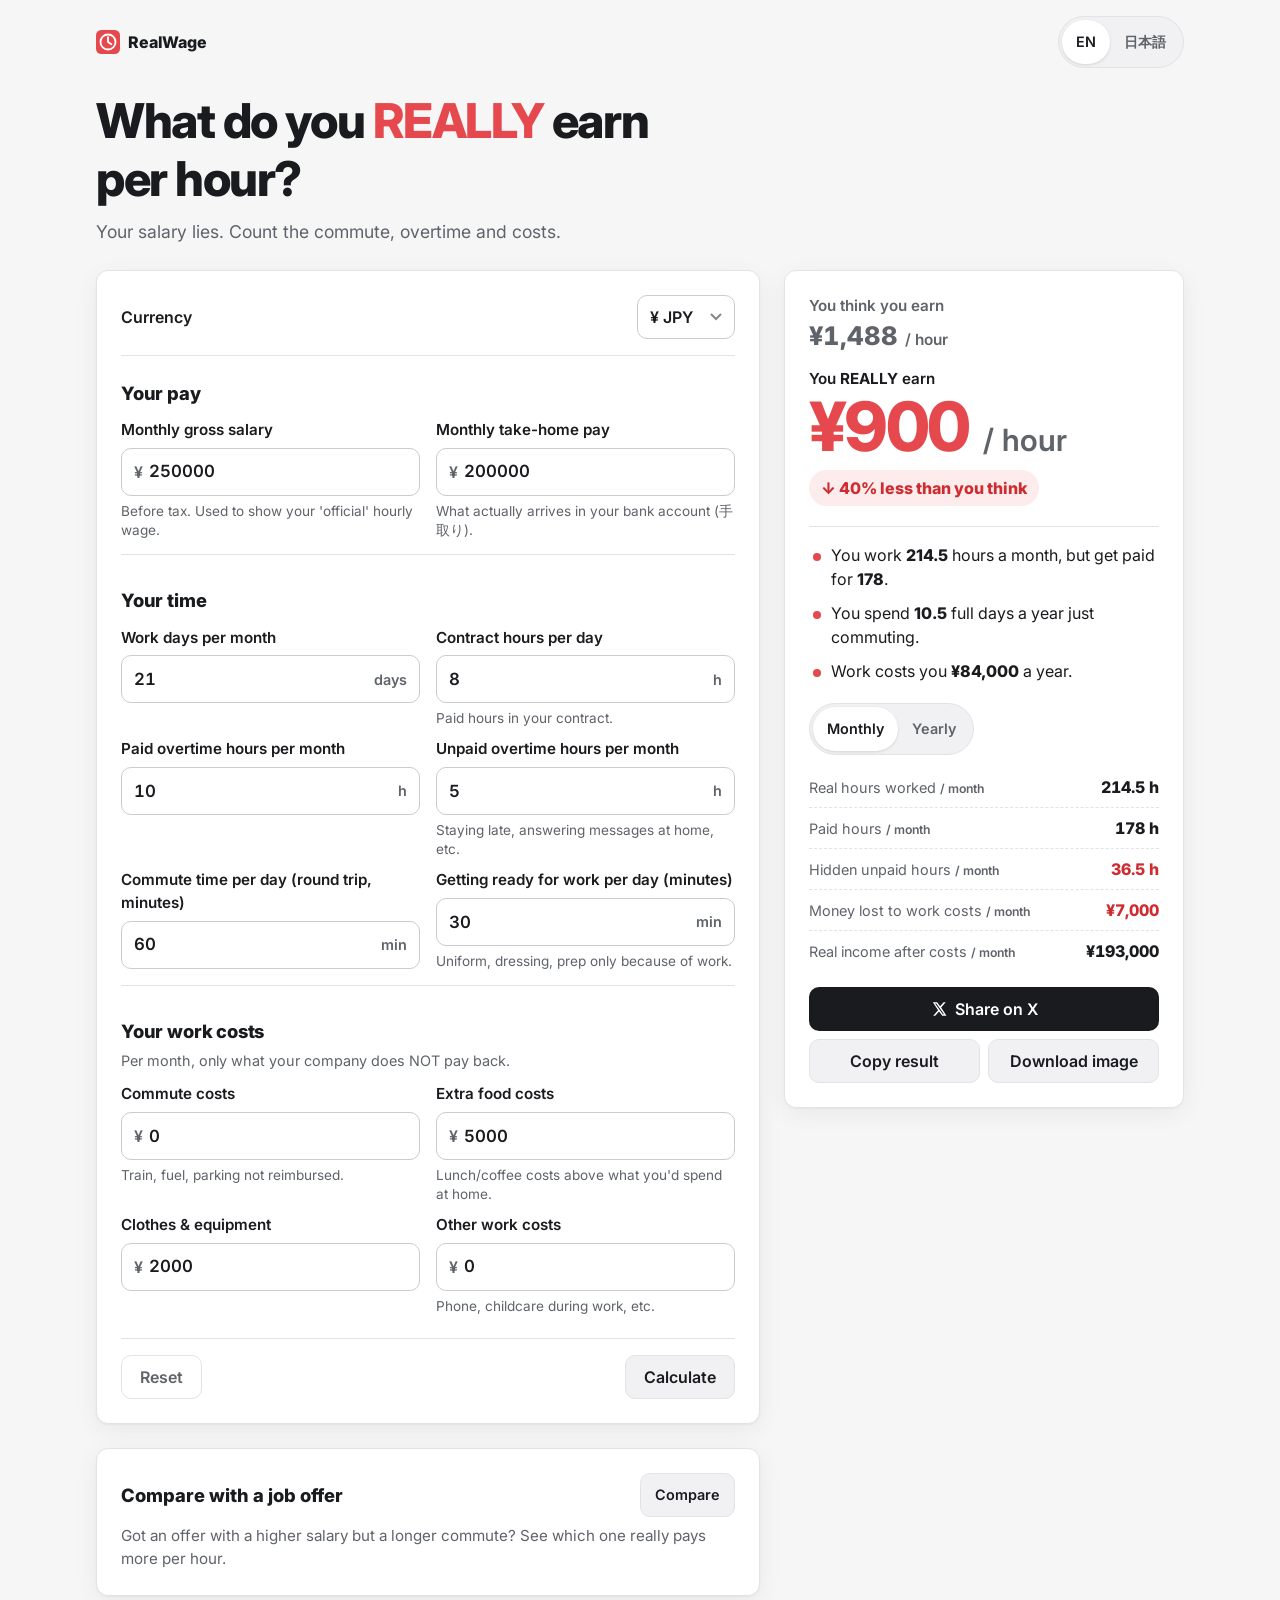
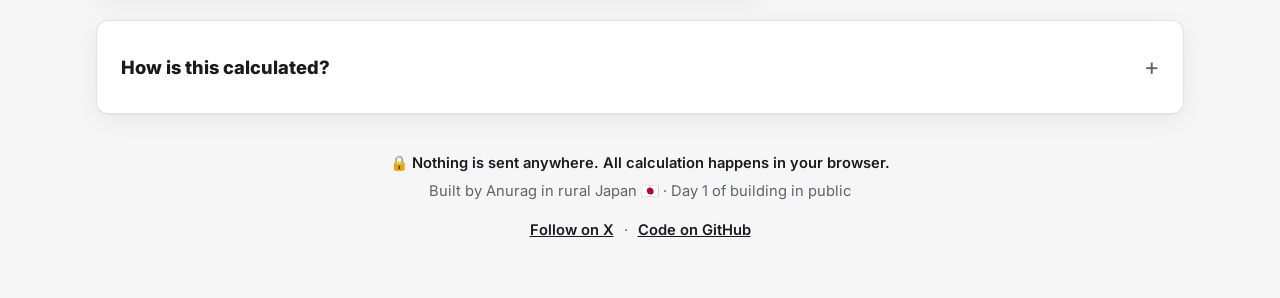
==== index.html @ b76d5c65 "Day 1: Real Hourly Wage Calculator" ====
<!doctype html>
<html lang="en">
<head>
  <meta charset="utf-8">
  <meta name="viewport" content="width=device-width, initial-scale=1, viewport-fit=cover">
  <title>Real Hourly Wage Calculator</title>
  <meta name="description" content="Find out what you really earn per hour after commute, overtime and work costs.">
  <meta name="color-scheme" content="light dark">
  <meta name="theme-color" content="#ffffff" media="(prefers-color-scheme: light)">
  <meta name="theme-color" content="#111113" media="(prefers-color-scheme: dark)">
  <link rel="canonical" href="https://anuragsinghok.github.io/real-hourly-wage-calculator/">

  <!-- Open Graph / X (Twitter) -->
  <meta property="og:type" content="website">
  <meta property="og:site_name" content="RealWage">
  <meta property="og:title" content="What do you REALLY earn per hour?">
  <meta property="og:description" content="Your salary lies. Count the commute, overtime and costs.">
  <meta property="og:image" content="https://anuragsinghok.github.io/real-hourly-wage-calculator/og-image.png">
  <meta property="og:image:width" content="1200">
  <meta property="og:image:height" content="630">
  <meta property="og:image:alt" content="What do you REALLY earn per hour? Real Hourly Wage Calculator">
  <meta property="og:url" content="https://anuragsinghok.github.io/real-hourly-wage-calculator/">
  <meta name="twitter:card" content="summary_large_image">
  <meta name="twitter:site" content="@anurag_pov">
  <meta name="twitter:creator" content="@anurag_pov">
  <meta name="twitter:title" content="What do you REALLY earn per hour?">
  <meta name="twitter:description" content="Your salary lies. Count the commute, overtime and costs.">
  <meta name="twitter:image" content="https://anuragsinghok.github.io/real-hourly-wage-calculator/og-image.png">

  <link rel="icon" href="favicon.svg" type="image/svg+xml">
  <link rel="preconnect" href="https://fonts.googleapis.com">
  <link rel="preconnect" href="https://fonts.gstatic.com" crossorigin>
  <link href="https://fonts.googleapis.com/css2?family=Inter:wght@400;600;800&display=swap" rel="stylesheet">
  <link rel="stylesheet" href="style.css">

  <!-- Optional analytics (free, no cookies). Create a site at https://www.goatcounter.com,
       replace YOUR-CODE below, then uncomment:
  <script data-goatcounter="https://YOUR-CODE.goatcounter.com/count" async src="//gc.zgo.at/count.js"></script>
  -->
</head>
<body>
  <a class="skip-link" href="#calculator" data-i18n="skip">Skip to calculator</a>

  <header class="site-header">
    <div class="topbar">
      <span class="brand" aria-hidden="true">
        <img src="favicon.svg" alt="" width="24" height="24"> RealWage
      </span>
      <div class="lang-toggle" role="group" aria-label="Language / 言語">
        <button type="button" class="seg" data-lang="en" aria-pressed="true">EN</button>
        <button type="button" class="seg" data-lang="ja" aria-pressed="false" lang="ja">日本語</button>
      </div>
    </div>
    <h1 data-i18n="title">What do you <span class="accent">REALLY</span> earn per hour?</h1>
    <p class="subtitle" data-i18n="subtitle">Your salary lies. Count the commute, overtime and costs.</p>
  </header>

  <main id="calculator" class="layout">
    <form id="wage-form" class="card form-card" novalidate autocomplete="off">
      <div class="form-top">
        <label for="currency" class="currency-label" data-i18n="currency">Currency</label>
        <select id="currency" name="currency">
          <option value="JPY">¥ JPY</option>
          <option value="USD">$ USD</option>
          <option value="INR">₹ INR</option>
          <option value="EUR">€ EUR</option>
          <option value="GBP">£ GBP</option>
        </select>
      </div>
      <!-- Field sections are rendered by app.js from one schema (keeps EN/JA and the offer form in sync) -->
      <div id="main-fields"></div>
      <noscript><p class="notice">This calculator needs JavaScript to run. Nothing is sent anywhere; everything happens in your browser.</p></noscript>
      <div class="form-actions">
        <button type="button" id="reset-btn" class="btn btn-ghost" data-i18n="reset">Reset</button>
        <button type="submit" class="btn btn-secondary" data-i18n="calculate">Calculate</button>
      </div>
    </form>

    <div class="col-result">
      <section id="result-card" class="card result-card" aria-labelledby="result-heading">
        <h2 id="result-heading" class="visually-hidden" data-i18n="resultHeading">Your result</h2>

        <div id="result-message" class="notice" role="status" hidden></div>

        <div id="result-body">
          <div class="row-think">
            <span class="label" data-i18n="thinkLabel">You think you earn</span>
            <span class="value-think"><span id="advertised">¥1,488</span> <span class="per" data-i18n="perHour">/ hour</span></span>
          </div>
          <div class="row-real">
            <span class="label label-real" data-i18n-html="realLabel">You <strong>REALLY</strong> earn</span>
            <span class="value-real"><span id="real">¥900</span> <span class="per" data-i18n="perHour">/ hour</span></span>
          </div>
          <p id="diff" class="diff">↓ 40% less than you think</p>

          <ul class="facts">
            <li id="fact-hours">You work 214.5 hours a month, but get paid for 178.</li>
            <li id="fact-commute">You spend 10.5 full days a year just commuting.</li>
            <li id="fact-costs">Work costs you ¥84,000 a year.</li>
          </ul>

          <div class="period-toggle" role="group" aria-label="Period">
            <button type="button" class="seg" data-period="month" aria-pressed="true" data-i18n="monthly">Monthly</button>
            <button type="button" class="seg" data-period="year" aria-pressed="false" data-i18n="yearly">Yearly</button>
          </div>
          <dl class="stats" id="stats"></dl>

          <p id="result-warning" class="warning" hidden></p>
        </div>

        <div class="share-row">
          <button type="button" id="share-x" class="btn btn-primary">
            <svg aria-hidden="true" viewBox="0 0 24 24" width="16" height="16"><path fill="currentColor" d="M18.9 2H22l-6.8 7.8L23.2 22h-6.3l-4.9-6.4L6.4 22H3.3l7.3-8.3L2.8 2h6.4l4.4 5.9L18.9 2zm-1.1 18h1.7L7.9 3.9H6.1L17.8 20z"/></svg>
            <span data-i18n="shareX">Share on X</span>
          </button>
          <button type="button" id="copy-btn" class="btn btn-secondary" data-i18n="copy">Copy result</button>
          <button type="button" id="download-btn" class="btn btn-secondary" data-i18n="download">Download image</button>
        </div>
        <p id="copy-status" class="visually-hidden" role="status" aria-live="polite"></p>
      </section>
    </div>

    <!-- Compare with a job offer -->
    <section class="card compare-card" aria-labelledby="compare-heading">
      <div class="compare-head">
        <h2 id="compare-heading" data-i18n="compareTitle">Compare with a job offer</h2>
        <button type="button" id="compare-toggle" class="btn btn-secondary btn-sm" aria-expanded="false" aria-controls="compare-body" data-i18n="compareOpen">Compare</button>
      </div>
      <p class="muted" data-i18n="compareIntro">Got an offer with a higher salary but a longer commute? See which one really pays more per hour.</p>
      <div id="compare-body" hidden>
        <form id="offer-form" novalidate autocomplete="off">
          <div class="compare-copy">
            <button type="button" id="offer-copy" class="btn btn-ghost btn-sm" data-i18n="offerCopy">Copy my current numbers</button>
          </div>
          <div id="offer-fields"></div>
        </form>
        <div id="compare-result" class="compare-result" aria-live="polite"></div>
      </div>
    </section>
  </main>

  <section class="how card" aria-labelledby="how-heading">
    <details id="how">
      <summary><h2 id="how-heading" data-i18n="howTitle">How is this calculated?</h2></summary>
      <div class="how-body">
        <div data-i18n-html="howText"></div>
        <h3 data-i18n="howYours">With your numbers</h3>
        <table class="breakdown" id="breakdown"></table>
      </div>
    </details>
  </section>

  <footer class="site-footer">
    <p class="privacy">🔒 <span data-i18n="privacy">Nothing is sent anywhere. All calculation happens in your browser.</span></p>
    <p data-i18n="builtBy">Built by Anurag in rural Japan 🇯🇵 · Day 1 of building in public</p>
    <p class="links">
      <a id="x-link" href="https://x.com/anurag_pov" target="_blank" rel="noopener" data-i18n="followX">Follow on X</a>
      <span aria-hidden="true">·</span>
      <a href="https://github.com/anuragsinghok/real-hourly-wage-calculator" target="_blank" rel="noopener" data-i18n="github">Code on GitHub</a>
    </p>
  </footer>

  <!-- Mobile-only sticky bar with the real hourly wage -->
  <a href="#result-card" id="sticky-bar" class="sticky-bar" aria-hidden="true" tabindex="-1">
    <span class="sticky-label" data-i18n="stickyLabel">Your real hourly wage</span>
    <span class="sticky-value"><span id="sticky-real">¥900</span><span class="per" data-i18n="perHourShort">/h</span> <span id="sticky-diff" class="sticky-diff">↓40%</span></span>
  </a>

  <script src="app.js"></script>
</body>
</html>
---- style.css ----
/* Real Hourly Wage Calculator: light + dark via CSS variables */

:root {
  --bg: #f6f6f7;
  --surface: #ffffff;
  --surface-2: #f1f1f3;
  --text: #1a1b1e;
  --muted: #5f636a;          /* 5.9:1 on white */
  --border: #e2e3e6;
  --input-bg: #ffffff;
  --input-border: #c9cbd0;
  --accent: #E5484D;         /* the "real" number */
  --accent-text: #CE2C31;    /* darker red for small text, 4.9:1 on white */
  --accent-soft: #fdecec;
  --good: #1e7b45;
  --good-soft: #e6f6ec;
  --focus: #3b82f6;
  --shadow: 0 1px 2px rgba(16, 17, 20, .04), 0 6px 24px rgba(16, 17, 20, .06);
  --radius: 12px;
  --gutter: 16px;
  --sticky-h: 60px;
  color-scheme: light;
}

@media (prefers-color-scheme: dark) {
  :root {
    --bg: #111113;
    --surface: #1b1b1f;
    --surface-2: #232328;
    --text: #ededef;
    --muted: #a1a4ab;        /* 7:1 on surface */
    --border: #2e2e34;
    --input-bg: #151518;
    --input-border: #45454d;
    --accent: #ff6369;       /* brighter red keeps contrast on dark */
    --accent-text: #ff7b80;
    --accent-soft: #3b1618;
    --good: #4cc38a;
    --good-soft: #13291e;
    --focus: #6ea8ff;
    --shadow: 0 1px 2px rgba(0, 0, 0, .4), 0 8px 28px rgba(0, 0, 0, .35);
    color-scheme: dark;
  }
}

*, *::before, *::after { box-sizing: border-box; }

html { -webkit-text-size-adjust: 100%; scroll-behavior: smooth; }
@media (prefers-reduced-motion: reduce) { html { scroll-behavior: auto; } }

body {
  margin: 0;
  background: var(--bg);
  color: var(--text);
  font-family: Inter, "Hiragino Sans", "Noto Sans JP", system-ui, -apple-system, "Segoe UI", Roboto, sans-serif;
  font-weight: 400;
  font-size: 16px;
  line-height: 1.5;
  overflow-x: hidden;
}

h1, h2, h3 { line-height: 1.2; margin: 0; }
a { color: inherit; }
button, input, select { font: inherit; color: inherit; }

.visually-hidden {
  position: absolute !important;
  width: 1px; height: 1px;
  padding: 0; margin: -1px;
  overflow: hidden; clip: rect(0 0 0 0);
  white-space: nowrap; border: 0;
}

.skip-link {
  position: absolute; left: 8px; top: -60px;
  background: var(--text); color: var(--bg);
  padding: 0 14px; min-height: 44px; display: inline-flex; align-items: center;
  border-radius: 8px; z-index: 100;
  text-decoration: none; font-weight: 600;
}
.skip-link:focus { top: 8px; }

:focus-visible { outline: 3px solid var(--focus); outline-offset: 2px; }

.muted { color: var(--muted); }
.accent { color: var(--accent); }

/* ---------- Header ---------- */
.site-header {
  max-width: 1120px;
  margin: 0 auto;
  padding: 16px var(--gutter) 8px;
}
.topbar {
  display: flex; align-items: center; justify-content: space-between;
  gap: 12px; margin-bottom: 24px;
}
.brand { display: inline-flex; align-items: center; gap: 8px; font-weight: 800; letter-spacing: -.01em; }
.site-header h1 {
  font-size: clamp(1.9rem, 6vw, 3rem);
  font-weight: 800;
  letter-spacing: -.03em;
  max-width: 18ch;
}
:lang(ja) .site-header h1 { letter-spacing: -.01em; max-width: none; }
.subtitle { margin: 12px 0 0; color: var(--muted); font-size: 1.1rem; }

/* segmented toggles (language, period) */
.lang-toggle, .period-toggle {
  display: inline-flex;
  background: var(--surface-2);
  border: 1px solid var(--border);
  border-radius: 999px;
  padding: 3px;
}
.seg {
  border: 0; background: transparent; cursor: pointer;
  min-height: 44px; min-width: 44px;
  padding: 0 14px; border-radius: 999px;
  font-weight: 600; font-size: .9rem; color: var(--muted);
}
.seg[aria-pressed="true"] { background: var(--surface); color: var(--text); box-shadow: 0 1px 3px rgba(0,0,0,.12); }

/* ---------- Layout ---------- */
.layout {
  max-width: 1120px;
  margin: 0 auto;
  padding: 16px var(--gutter);
  display: grid;
  grid-template-columns: minmax(0, 1fr);
  gap: 16px;
}
.layout > * { min-width: 0; }

/* Mobile order: form, result, compare. Desktop: form + compare left, sticky result right. */
@media (min-width: 768px) {
  .layout {
    grid-template-columns: minmax(0, 1fr) minmax(300px, 400px);
    grid-template-areas: "form result" "compare result";
    align-items: start;
    gap: 24px;
  }
  .form-card { grid-area: form; }
  .compare-card { grid-area: compare; }
  .col-result { grid-area: result; position: sticky; top: 16px; }
}

.card {
  background: var(--surface);
  border: 1px solid var(--border);
  border-radius: var(--radius);
  box-shadow: var(--shadow);
  padding: 20px;
}
@media (min-width: 768px) { .card { padding: 24px; } }

/* ---------- Form ---------- */
.form-top {
  display: flex; align-items: center; justify-content: space-between; gap: 12px;
  padding-bottom: 16px; margin-bottom: 8px; border-bottom: 1px solid var(--border);
}
.currency-label { font-weight: 600; }
select {
  min-height: 44px;
  padding: 0 36px 0 12px;
  border: 1px solid var(--input-border);
  border-radius: 10px;
  background: var(--input-bg) url("data:image/svg+xml,%3Csvg xmlns='http://www.w3.org/2000/svg' width='12' height='8' viewBox='0 0 12 8'%3E%3Cpath fill='none' stroke='%23888' stroke-width='2' d='M1 1l5 5 5-5'/%3E%3C/svg%3E") no-repeat right 12px center;
  appearance: none; -webkit-appearance: none;
  font-weight: 600; cursor: pointer;
}

.section { border: 0; padding: 0; margin: 0; min-width: 0; }
.section + .section { margin-top: 8px; padding-top: 16px; border-top: 1px solid var(--border); }
.section legend {
  padding: 16px 0 4px; font-weight: 800; font-size: 1.15rem; letter-spacing: -.01em;
  float: left; width: 100%;
}
.section legend + * { clear: both; }
.section-note { margin: 0 0 4px; color: var(--muted); font-size: .9rem; }

.fields {
  display: grid;
  grid-template-columns: minmax(0, 1fr);
  gap: 4px 16px;
  padding-top: 8px;
}
@media (min-width: 560px) { .fields { grid-template-columns: repeat(2, minmax(0, 1fr)); } }

.field { display: flex; flex-direction: column; gap: 6px; min-width: 0; padding-bottom: 6px; }
.field label { font-weight: 600; font-size: .95rem; }
.help { margin: 0; color: var(--muted); font-size: .85rem; line-height: 1.4; }
.error { margin: 0; color: var(--accent-text); font-size: .85rem; font-weight: 600; min-height: 0; }
.error:empty { display: none; }

.input-wrap {
  display: flex; align-items: center;
  background: var(--input-bg);
  border: 1px solid var(--input-border);
  border-radius: 10px;
  min-height: 48px;
  transition: border-color .15s, box-shadow .15s;
  order: 1;
}
.field label { order: 0; }
.field .input-wrap { order: 1; }
.field .error { order: 2; }
.field .help { order: 3; }

.input-wrap:focus-within { border-color: var(--focus); box-shadow: 0 0 0 3px color-mix(in srgb, var(--focus) 25%, transparent); }
.input-wrap:has(input[aria-invalid="true"]) { border-color: var(--accent-text); }
.input-wrap input {
  flex: 1; min-width: 0; width: 100%;
  border: 0; background: transparent; outline: none;
  padding: 10px 12px;
  font-size: 1.05rem; font-weight: 600;
  font-variant-numeric: tabular-nums;
  -moz-appearance: textfield;
}
.input-wrap input::-webkit-outer-spin-button,
.input-wrap input::-webkit-inner-spin-button { -webkit-appearance: none; margin: 0; }
.prefix, .suffix { color: var(--muted); font-weight: 600; user-select: none; white-space: nowrap; }
.prefix { padding-left: 12px; margin-right: -6px; }
.suffix { padding-right: 12px; font-size: .9rem; }

.form-actions { display: flex; justify-content: space-between; gap: 12px; margin-top: 16px; padding-top: 16px; border-top: 1px solid var(--border); }

/* ---------- Buttons ---------- */
.btn {
  display: inline-flex; align-items: center; justify-content: center; gap: 8px;
  min-height: 44px; padding: 0 18px;
  border-radius: 10px; border: 1px solid transparent;
  font-weight: 600; cursor: pointer; text-decoration: none;
  transition: background-color .15s, border-color .15s, transform .05s;
}
.btn:active { transform: translateY(1px); }
.btn:disabled { opacity: .5; cursor: not-allowed; }
.btn-primary { background: var(--text); color: var(--surface); }
.btn-primary:hover:not(:disabled) { opacity: .9; }
.btn-secondary { background: var(--surface-2); border-color: var(--border); }
.btn-secondary:hover:not(:disabled) { border-color: var(--input-border); }
.btn-ghost { background: transparent; border-color: var(--border); color: var(--muted); }
.btn-ghost:hover { color: var(--text); border-color: var(--input-border); }
.btn-sm { min-height: 44px; padding: 0 14px; font-size: .9rem; }
.btn.is-done { background: var(--good-soft); color: var(--good); border-color: transparent; }

/* ---------- Result card ---------- */
.result-card { display: flex; flex-direction: column; gap: 16px; }
.result-card .label { display: block; color: var(--muted); font-weight: 600; font-size: .95rem; }
.value-think { font-size: 1.6rem; font-weight: 800; color: var(--muted); font-variant-numeric: tabular-nums; }
.row-real { margin-top: 12px; }
.label-real { color: var(--text) !important; }
.value-real {
  display: block;
  font-size: clamp(3rem, 14vw, 4.25rem);
  font-weight: 800; letter-spacing: -.04em; line-height: 1.05;
  color: var(--accent); font-variant-numeric: tabular-nums;
  overflow-wrap: anywhere;
}
.per { font-size: .45em; font-weight: 600; color: var(--muted); letter-spacing: 0; }
.value-think .per { font-size: .6em; }
.diff {
  display: inline-block; margin: 8px 0 0;
  padding: 6px 12px; border-radius: 999px;
  font-weight: 800; font-size: 1rem;
}
.diff.is-less { background: var(--accent-soft); color: var(--accent-text); }
.diff.is-more { background: var(--good-soft); color: var(--good); }
.diff.is-same { background: var(--surface-2); color: var(--muted); }

.facts { list-style: none; margin: 20px 0 0; padding: 16px 0 0; border-top: 1px solid var(--border); display: grid; gap: 10px; }
.facts li { padding-left: 22px; position: relative; }
.facts li::before { content: ""; position: absolute; left: 4px; top: .6em; width: 8px; height: 8px; border-radius: 50%; background: var(--accent); }
.facts b { font-weight: 800; }

.period-toggle { margin-top: 20px; }
.stats { margin: 12px 0 0; display: grid; gap: 0; }
.stat { display: flex; justify-content: space-between; align-items: baseline; gap: 12px; padding: 8px 0; border-bottom: 1px dashed var(--border); }
.stat:last-child { border-bottom: 0; }
.stat dt { color: var(--muted); font-size: .9rem; }
.stat dt .per { font-size: .85em; }
.stat dd { margin: 0; font-weight: 800; font-variant-numeric: tabular-nums; white-space: nowrap; }
.stat dd.is-bad { color: var(--accent-text); }

.notice {
  margin: 0; padding: 14px 16px; border-radius: 10px;
  background: var(--surface-2); border: 1px solid var(--border);
  font-weight: 600;
}
.warning { margin: 12px 0 0; padding: 12px 14px; border-radius: 10px; background: var(--accent-soft); color: var(--accent-text); font-weight: 600; }

.share-row { display: grid; grid-template-columns: 1fr 1fr; gap: 8px; }
.share-row #share-x { grid-column: 1 / -1; }

/* ---------- Compare ---------- */
.compare-head { display: flex; align-items: center; justify-content: space-between; gap: 12px; }
.compare-head h2 { font-size: 1.15rem; font-weight: 800; }
.compare-card > .muted { margin: 8px 0 0; font-size: .95rem; }
#compare-body { margin-top: 12px; }
.compare-copy { display: flex; justify-content: flex-end; }
.compare-result { margin-top: 16px; padding-top: 16px; border-top: 1px solid var(--border); }
.compare-table { width: 100%; border-collapse: collapse; font-variant-numeric: tabular-nums; table-layout: fixed; }
.compare-table th, .compare-table td { padding: 8px 6px; text-align: right; border-bottom: 1px solid var(--border); overflow-wrap: anywhere; }
.compare-table th[scope="row"] { text-align: left; color: var(--muted); font-weight: 600; font-size: .9rem; width: 40%; }
.compare-table thead th { font-size: .9rem; }
.compare-table thead th.win { color: var(--good); }
.compare-table thead th.win::after { content: " ✓"; }
.compare-table tr.is-real td { color: var(--accent); font-weight: 800; font-size: 1.1rem; }
.verdict { margin: 12px 0 0; padding: 12px 14px; border-radius: 10px; font-weight: 600; }
.verdict.is-better { background: var(--good-soft); color: var(--good); }
.verdict.is-worse { background: var(--accent-soft); color: var(--accent-text); }
.verdict.is-same { background: var(--surface-2); }

/* ---------- How it's calculated ---------- */
.how { margin: 8px max(var(--gutter), calc((100% - 1120px) / 2 + var(--gutter))) 0; }
.how summary { cursor: pointer; list-style: none; display: flex; align-items: center; justify-content: space-between; min-height: 44px; }
.how summary::-webkit-details-marker { display: none; }
.how summary::after { content: "+"; font-size: 1.5rem; font-weight: 400; color: var(--muted); }
.how details[open] summary::after { content: "-"; }
.how summary h2 { font-size: 1.15rem; font-weight: 800; display: inline; }
.how-body { padding-top: 8px; }
.how-body ol { padding-left: 1.25rem; margin: 8px 0; display: grid; gap: 8px; }
.how-body h3 { font-size: 1rem; font-weight: 800; margin: 20px 0 8px; }
.breakdown { width: 100%; border-collapse: collapse; font-variant-numeric: tabular-nums; font-size: .92rem; }
.breakdown th, .breakdown td { padding: 8px 6px; border-bottom: 1px solid var(--border); vertical-align: top; }
.breakdown th { text-align: left; font-weight: 600; }
.breakdown td.calc { color: var(--muted); overflow-wrap: anywhere; }
.breakdown td.num { text-align: right; font-weight: 600; white-space: nowrap; }
.breakdown tr.is-total th, .breakdown tr.is-total td.num { font-weight: 800; }
.breakdown tr.is-real td.num { color: var(--accent); }
@media (max-width: 559px) {
  .breakdown td.calc { display: none; }
}

/* ---------- Footer ---------- */
.site-footer {
  max-width: 1120px; margin: 0 auto;
  padding: 32px var(--gutter) 40px;
  text-align: center; color: var(--muted); font-size: .92rem;
}
.site-footer p { margin: 6px 0; }
.site-footer .privacy { color: var(--text); font-weight: 600; }
.site-footer .links a { display: inline-flex; align-items: center; min-height: 44px; padding: 0 6px; font-weight: 600; color: var(--text); }

/* ---------- Mobile sticky bar ---------- */
.sticky-bar { display: none; }
@media (max-width: 767px) {
  .sticky-bar {
    position: fixed; left: 0; right: 0; bottom: 0; z-index: 50;
    display: flex; align-items: center; justify-content: space-between; gap: 12px;
    min-height: var(--sticky-h);
    padding: 8px var(--gutter) calc(8px + env(safe-area-inset-bottom));
    background: var(--surface);
    border-top: 1px solid var(--border);
    box-shadow: 0 -4px 20px rgba(0, 0, 0, .08);
    text-decoration: none; color: var(--text);
    transition: transform .2s ease;
  }
  .sticky-bar.is-hidden { transform: translateY(110%); }
  .sticky-label { font-size: .85rem; font-weight: 600; color: var(--muted); }
  .sticky-value { font-weight: 800; font-size: 1.35rem; color: var(--accent); font-variant-numeric: tabular-nums; white-space: nowrap; }
  .sticky-value .per { font-size: .7em; }
  .sticky-diff { font-size: .8rem; font-weight: 800; color: var(--accent-text); background: var(--accent-soft); padding: 2px 8px; border-radius: 999px; vertical-align: middle; }
  /* room so the bar never covers the footer */
  body { padding-bottom: calc(var(--sticky-h) + env(safe-area-inset-bottom)); }
}
@media (prefers-reduced-motion: reduce) { .sticky-bar { transition: none; } }
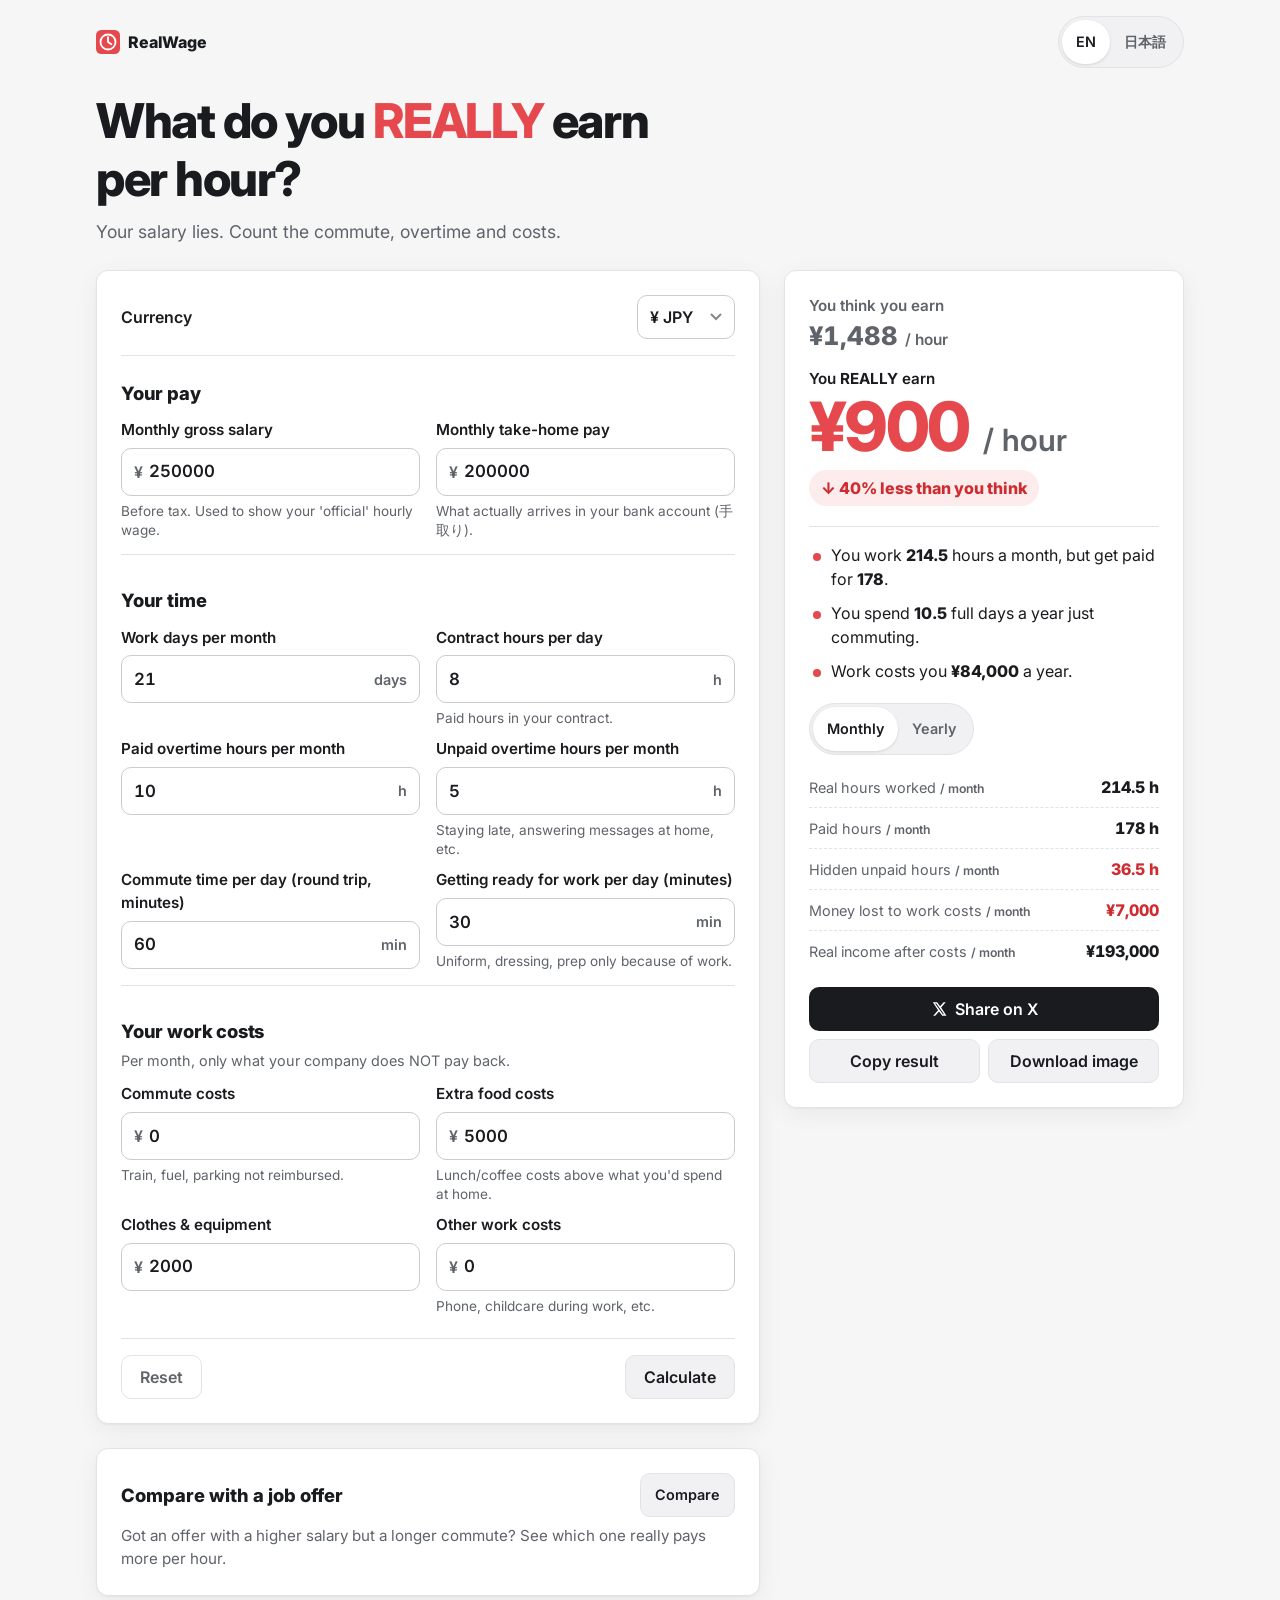
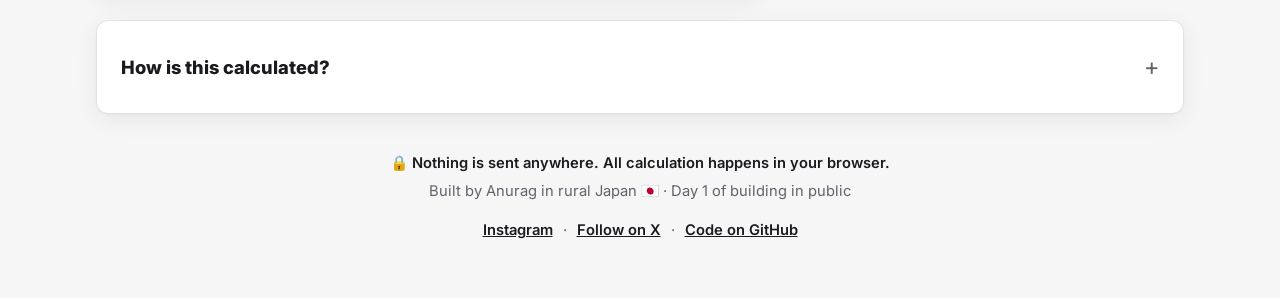
==== commit 2a4af3c3: "Link Anurag to Instagram in the footer" ====
--- a/index.html
+++ b/index.html
@@ -152,8 +152,10 @@
 
   <footer class="site-footer">
     <p class="privacy">🔒 <span data-i18n="privacy">Nothing is sent anywhere. All calculation happens in your browser.</span></p>
-    <p data-i18n="builtBy">Built by Anurag in rural Japan 🇯🇵 · Day 1 of building in public</p>
+    <p data-i18n-html="builtBy">Built by <a href="https://www.instagram.com/anurag_pov/" target="_blank" rel="noopener">Anurag</a> in rural Japan 🇯🇵 · Day 1 of building in public</p>
     <p class="links">
+      <a href="https://www.instagram.com/anurag_pov/" target="_blank" rel="noopener">Instagram</a>
+      <span aria-hidden="true">·</span>
       <a id="x-link" href="https://x.com/anurag_pov" target="_blank" rel="noopener" data-i18n="followX">Follow on X</a>
       <span aria-hidden="true">·</span>
       <a href="https://github.com/anuragsinghok/real-hourly-wage-calculator" target="_blank" rel="noopener" data-i18n="github">Code on GitHub</a>
